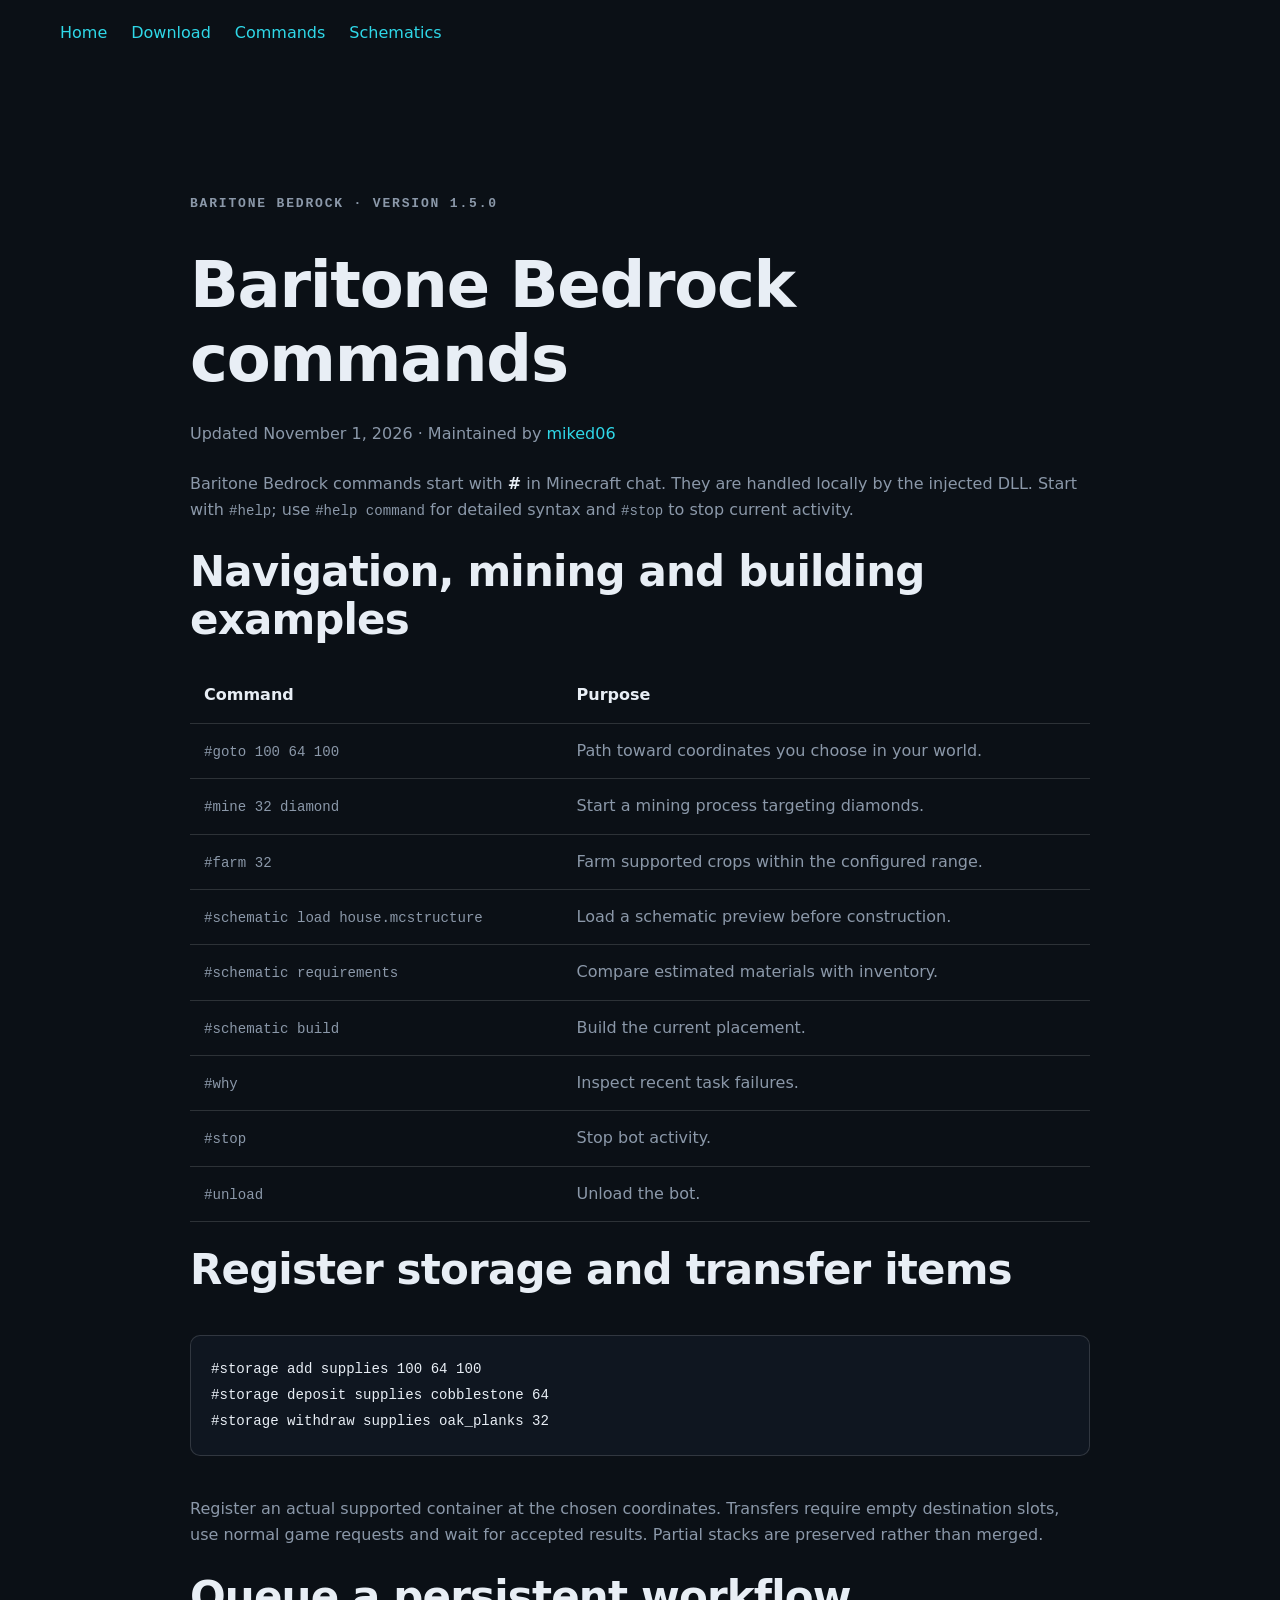
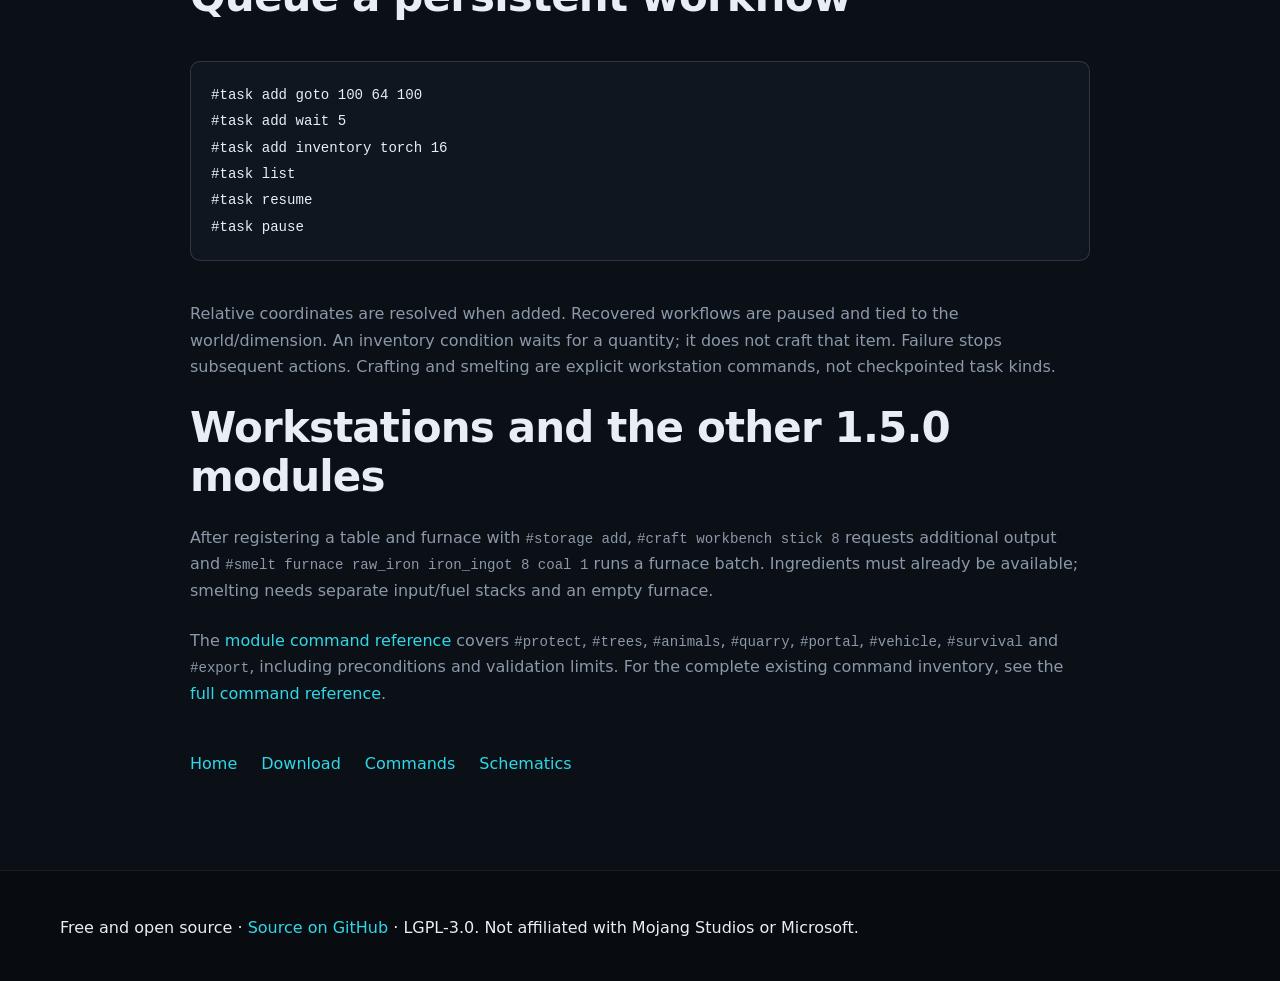
==== commands.html @ 294963aa "Update website for 1.5.0 and improve search discoverability" ====
<!doctype html><html lang="en"><head><meta charset="utf-8"><meta name="viewport" content="width=device-width, initial-scale=1"><title>Baritone Bedrock Commands — Mining, Building &amp; Tasks</title>
  <meta name="description" content="Learn Baritone Bedrock chat commands for navigation, automatic mining, schematic building, storage and persistent task queues.">
  <meta name="robots" content="index,follow,max-image-preview:large">
  <link rel="canonical" href="https://miked06.github.io/baritone-bedrock-website/commands.html">
  <meta property="og:type" content="website">
  <meta property="og:site_name" content="Baritone Bedrock">
  <meta property="og:title" content="Baritone Bedrock Commands — Mining, Building &amp; Tasks">
  <meta property="og:description" content="Learn Baritone Bedrock chat commands for navigation, automatic mining, schematic building, storage and persistent task queues.">
  <meta property="og:url" content="https://miked06.github.io/baritone-bedrock-website/commands.html">
  <meta property="og:image" content="https://miked06.github.io/baritone-bedrock-website/assets/img/og.png">
  <meta property="og:image:alt" content="Baritone Bedrock Minecraft pathfinding bot">
  <meta name="twitter:card" content="summary_large_image">
  <meta name="twitter:title" content="Baritone Bedrock Commands — Mining, Building &amp; Tasks">
  <meta name="twitter:description" content="Learn Baritone Bedrock chat commands for navigation, automatic mining, schematic building, storage and persistent task queues.">
  <meta name="twitter:image" content="https://miked06.github.io/baritone-bedrock-website/assets/img/og.png"><meta name="theme-color" content="#0b1016"><link rel="icon" href="assets/img/favicon.svg" type="image/svg+xml"><link rel="stylesheet" href="assets/css/style.css"><script type="application/ld+json">{"@context": "https://schema.org", "@type": "WebPage", "url": "https://miked06.github.io/baritone-bedrock-website/commands.html", "name": "Baritone Bedrock Commands \u2014 Mining, Building & Tasks", "description": "Learn Baritone Bedrock chat commands for navigation, automatic mining, schematic building, storage and persistent task queues.", "inLanguage": "en", "isPartOf": {"@id": "https://miked06.github.io/baritone-bedrock-website/#website"}, "dateModified": "2026-11-01", "breadcrumb": {"@type": "BreadcrumbList", "itemListElement": [{"@type": "ListItem", "position": 1, "name": "Baritone Bedrock", "item": "https://miked06.github.io/baritone-bedrock-website/"}, {"@type": "ListItem", "position": 2, "name": "Baritone Bedrock commands", "item": "https://miked06.github.io/baritone-bedrock-website/commands.html"}]}}</script></head><body><a class="skip" href="#main">Skip to content</a><header class="container"><nav class="guide-nav" aria-label="Guides"><a href="./">Home</a><a href="download.html">Download</a><a href="commands.html">Commands</a><a href="schematics.html">Schematics</a></nav></header><main class="container guide-main" id="main"><article class="guide-content"><p class="kicker">Baritone Bedrock · version 1.5.0</p><h1>Baritone Bedrock commands</h1><p>Updated <time datetime="2026-11-01">November 1, 2026</time> · Maintained by <a href="https://github.com/miked06">miked06</a></p>
<p>Baritone Bedrock commands start with <strong>#</strong> in Minecraft chat. They are handled locally by the injected DLL. Start with <code>#help</code>; use <code>#help command</code> for detailed syntax and <code>#stop</code> to stop current activity.</p>
<h2>Navigation, mining and building examples</h2><div class="table-wrap"><table><thead><tr><th>Command</th><th>Purpose</th></tr></thead><tbody><tr><td><code>#goto 100 64 100</code></td><td>Path toward coordinates you choose in your world.</td></tr><tr><td><code>#mine 32 diamond</code></td><td>Start a mining process targeting diamonds.</td></tr><tr><td><code>#farm 32</code></td><td>Farm supported crops within the configured range.</td></tr><tr><td><code>#schematic load house.mcstructure</code></td><td>Load a schematic preview before construction.</td></tr><tr><td><code>#schematic requirements</code></td><td>Compare estimated materials with inventory.</td></tr><tr><td><code>#schematic build</code></td><td>Build the current placement.</td></tr><tr><td><code>#why</code></td><td>Inspect recent task failures.</td></tr><tr><td><code>#stop</code></td><td>Stop bot activity.</td></tr><tr><td><code>#unload</code></td><td>Unload the bot.</td></tr></tbody></table></div>
<h2>Register storage and transfer items</h2><pre><code>#storage add supplies 100 64 100
#storage deposit supplies cobblestone 64
#storage withdraw supplies oak_planks 32</code></pre><p>Register an actual supported container at the chosen coordinates. Transfers require empty destination slots, use normal game requests and wait for accepted results. Partial stacks are preserved rather than merged.</p>
<h2>Queue a persistent workflow</h2><pre><code>#task add goto 100 64 100
#task add wait 5
#task add inventory torch 16
#task list
#task resume
#task pause</code></pre><p>Relative coordinates are resolved when added. Recovered workflows are paused and tied to the world/dimension. An inventory condition waits for a quantity; it does not craft that item. Failure stops subsequent actions. Crafting and smelting are explicit workstation commands, not checkpointed task kinds.</p>
<h2>Workstations and the other 1.5.0 modules</h2><p>After registering a table and furnace with <code>#storage add</code>, <code>#craft workbench stick 8</code> requests additional output and <code>#smelt furnace raw_iron iron_ingot 8 coal 1</code> runs a furnace batch. Ingredients must already be available; smelting needs separate input/fuel stacks and an empty furnace.</p><p>The <a href="https://github.com/miked06/baritone-bedrock/blob/main/docs/MODULES.md">module command reference</a> covers <code>#protect</code>, <code>#trees</code>, <code>#animals</code>, <code>#quarry</code>, <code>#portal</code>, <code>#vehicle</code>, <code>#survival</code> and <code>#export</code>, including preconditions and validation limits. For the complete existing command inventory, see the <a href="https://github.com/miked06/baritone-bedrock/blob/main/docs/COMMANDS.md">full command reference</a>.</p><nav class="guide-nav" aria-label="Guides"><a href="./">Home</a><a href="download.html">Download</a><a href="commands.html">Commands</a><a href="schematics.html">Schematics</a></nav></article></main><footer class="footer"><div class="container"><p>Free and open source · <a href="https://github.com/miked06/baritone-bedrock">Source on GitHub</a> · LGPL-3.0. Not affiliated with Mojang Studios or Microsoft.</p></div></footer></body></html>
---- assets/css/style.css ----
/* Baritone Bedrock website. Plain CSS, no build step (GitHub Pages). */

:root {
  --bg: #0b1016;
  --bg-2: #0f1620;
  --bg-3: #141d29;
  --line: rgba(255, 255, 255, 0.08);
  --line-2: rgba(255, 255, 255, 0.14);
  --text: #e8eef5;
  --muted: #8b98a9;
  --dim: #5d6a7b;

  /* Baritone's render colors */
  --red: #ff4d57;     /* colorCurrentPath */
  --green: #45e07a;   /* colorGoalBox */
  --blue: #4d7dff;    /* colorBestPathSoFar */
  --cyan: #2fd8e8;    /* colorSelection */
  --magenta: #e04dff; /* colorNextPath */
  --gold: #ffcc33;
  --violet: #9b7bff;
  --orange: #ff9b3d;
  --pink: #ff6fb1;
  --lime: #b6f03c;

  --grass: #5fa83a;
  --grass-dark: #3f7a24;
  --dirt: #8a5a35;

  --radius: 14px;
  --radius-sm: 8px;
  --shadow: 0 20px 60px rgba(0, 0, 0, 0.45);
  --container: 1160px;
  --ease: cubic-bezier(0.2, 0.8, 0.2, 1);

  --font: "Inter", system-ui, -apple-system, "Segoe UI", sans-serif;
  --pixel: "Pixelify Sans", "Inter", system-ui, sans-serif;
  --mono: "JetBrains Mono", ui-monospace, "Cascadia Code", Consolas, monospace;
}

*, *::before, *::after { box-sizing: border-box; }
html { scroll-behavior: smooth; -webkit-text-size-adjust: 100%; }
body {
  margin: 0;
  background: var(--bg);
  color: var(--text);
  font: 400 16px/1.65 var(--font);
  -webkit-font-smoothing: antialiased;
  overflow-x: hidden;
}
img, video, canvas { display: block; max-width: 100%; }
a { color: var(--cyan); text-decoration: none; }
a:hover { text-decoration: underline; text-underline-offset: 3px; }
h1, h2, h3 { line-height: 1.15; margin: 0; letter-spacing: -0.02em; }
p { margin: 0; }
code, .inline { font-family: var(--mono); font-size: 0.88em; }
code.inline {
  background: rgba(255, 255, 255, 0.06);
  border: 1px solid var(--line);
  padding: 0.08em 0.4em;
  border-radius: 5px;
  color: #cfe3f3;
}
::selection { background: rgba(69, 224, 122, 0.35); }
.pixel { font-family: var(--pixel); font-weight: 700; letter-spacing: 0.01em; }
.muted { color: var(--muted); }
.container { width: min(var(--container), calc(100% - 40px)); margin-inline: auto; }

.skip { position: absolute; left: -999px; top: 0; z-index: 100; background: var(--green); color: #04110a; padding: 8px 14px; }
.skip:focus { left: 12px; top: 12px; }

:focus-visible { outline: 2px solid var(--green); outline-offset: 3px; border-radius: 4px; }

/* ------------------------------------------------------------------ buttons */
.btn {
  --h: 48px;
  display: inline-flex; align-items: center; gap: 10px;
  height: var(--h); padding: 0 22px;
  border-radius: 10px; border: 1px solid transparent;
  font: 600 15px/1 var(--font); color: var(--text);
  cursor: pointer; text-decoration: none !important;
  transition: transform 0.2s var(--ease), background 0.2s, border-color 0.2s, box-shadow 0.2s;
  white-space: nowrap;
}
.btn:active { transform: translateY(1px) scale(0.98); }
.btn--sm { --h: 38px; padding: 0 14px; font-size: 14px; border-radius: 9px; }
.btn--primary {
  background: linear-gradient(180deg, #5df08f, #2fc463);
  color: #062312;
  box-shadow: 0 0 0 1px rgba(69, 224, 122, 0.4), 0 10px 30px rgba(69, 224, 122, 0.25), inset 0 -3px 0 rgba(0, 0, 0, 0.18);
}
.btn--primary:hover { transform: translateY(-2px); box-shadow: 0 0 0 1px rgba(69, 224, 122, 0.6), 0 16px 40px rgba(69, 224, 122, 0.35), inset 0 -3px 0 rgba(0, 0, 0, 0.18); }
.btn--ghost { background: rgba(255, 255, 255, 0.04); border-color: var(--line-2); backdrop-filter: blur(6px); }
.btn--ghost:hover { background: rgba(255, 255, 255, 0.09); border-color: rgba(255, 255, 255, 0.28); transform: translateY(-2px); }

/* ------------------------------------------------------------------ nav */
.nav {
  position: fixed; inset: 0 0 auto 0; z-index: 50;
  transition: background 0.3s, border-color 0.3s, backdrop-filter 0.3s;
  border-bottom: 1px solid transparent;
}
.nav.is-scrolled { background: rgba(11, 16, 22, 0.72); backdrop-filter: blur(14px) saturate(1.4); border-bottom-color: var(--line); }
.nav__inner { display: flex; align-items: center; gap: 28px; height: 68px; width: min(1240px, calc(100% - 32px)); margin-inline: auto; }
.brand { display: inline-flex; align-items: center; gap: 10px; color: var(--text); font: 500 18px var(--pixel); text-decoration: none !important; }
.brand b { color: var(--green); font-weight: 700; }
.nav__links { display: flex; gap: 4px; margin-left: auto; }
.nav__links a { color: var(--muted); font-size: 14.5px; font-weight: 500; padding: 8px 12px; border-radius: 8px; transition: color 0.2s, background 0.2s; }
.nav__links a:hover { color: var(--text); background: rgba(255, 255, 255, 0.06); text-decoration: none; }
.nav__toggle { display: none; }

/* ------------------------------------------------------------------ hero */
.hero { position: relative; min-height: 100svh; display: grid; align-items: center; overflow: hidden; isolation: isolate; }
.hero__canvas { position: absolute; inset: 0; width: 100%; height: 100%; z-index: -2; }
.hero__fade {
  position: absolute; inset: 0; z-index: -1; pointer-events: none;
  background:
    radial-gradient(1200px 600px at 20% 40%, rgba(11, 16, 22, 0.92), rgba(11, 16, 22, 0.35) 60%, transparent 80%),
    linear-gradient(180deg, rgba(11, 16, 22, 0.2) 0%, transparent 30%, transparent 70%, var(--bg) 100%);
}
.hero__content { width: min(var(--container), calc(100% - 40px)); margin-inline: auto; padding: 120px 0 90px; max-width: var(--container); }
.hero__content > * { max-width: 640px; }
.eyebrow {
  display: inline-flex; align-items: center; gap: 10px;
  font: 500 13px var(--mono); color: #bfe9cf;
  padding: 7px 14px; border-radius: 999px;
  background: rgba(69, 224, 122, 0.08); border: 1px solid rgba(69, 224, 122, 0.25);
}
.dot { width: 8px; height: 8px; border-radius: 50%; background: var(--green); box-shadow: 0 0 0 0 rgba(69, 224, 122, 0.7); animation: pulse 2s infinite; }
@keyframes pulse { 70% { box-shadow: 0 0 0 10px rgba(69, 224, 122, 0); } 100% { box-shadow: 0 0 0 0 rgba(69, 224, 122, 0); } }
.hero__title { margin: 22px 0 18px; font-size: clamp(56px, 9vw, 112px); line-height: 0.92; display: flex; flex-direction: column; }
.hero__title .pixel { text-shadow: 0 6px 0 rgba(0, 0, 0, 0.35); }
.hero__title-accent {
  background: linear-gradient(90deg, var(--green), var(--cyan) 60%, var(--blue));
  -webkit-background-clip: text; background-clip: text; color: transparent;
  background-size: 200% 100%; animation: shine 8s linear infinite;
  filter: drop-shadow(0 6px 0 rgba(0, 0, 0, 0.35));
  text-shadow: none !important;
}
@keyframes shine { to { background-position: -200% 0; } }
.hero__lead { font-size: clamp(17px, 1.6vw, 20px); color: #c4cfdc; max-width: 560px; }
.hero__lead a { color: var(--text); text-decoration: underline; text-decoration-color: rgba(255, 255, 255, 0.3); text-underline-offset: 4px; }
.hero__cta { display: flex; flex-wrap: wrap; gap: 12px; margin-top: 32px; }
.hero__chat {
  display: inline-flex; align-items: center; gap: 4px; margin-top: 34px;
  padding: 10px 16px; min-width: 320px;
  background: rgba(0, 0, 0, 0.55); border: 1px solid rgba(255, 255, 255, 0.1); border-radius: 6px;
  font: 500 17px var(--pixel); color: #fff; backdrop-filter: blur(4px);
}
.chat-prefix { color: var(--dim); }
.caret { display: inline-block; width: 9px; height: 1.05em; margin-left: 2px; background: currentColor; vertical-align: -0.15em; animation: blink 1s steps(1) infinite; }
@keyframes blink { 50% { opacity: 0; } }
.hero__scroll { position: absolute; left: 50%; bottom: 26px; transform: translateX(-50%); width: 26px; height: 42px; border: 2px solid rgba(255, 255, 255, 0.3); border-radius: 14px; }
.hero__scroll span { position: absolute; left: 50%; top: 8px; width: 4px; height: 8px; margin-left: -2px; border-radius: 2px; background: #fff; animation: scrolly 1.8s var(--ease) infinite; }
@keyframes scrolly { 0% { opacity: 0; transform: translateY(0); } 30% { opacity: 1; } 100% { opacity: 0; transform: translateY(14px); } }

/* ------------------------------------------------------------------ stats */
.stats { border-block: 1px solid var(--line); background: linear-gradient(180deg, rgba(255, 255, 255, 0.02), transparent); }
.stats__grid { display: grid; grid-template-columns: repeat(4, 1fr); }
.stat { padding: 34px 20px; text-align: center; border-right: 1px solid var(--line); }
.stat:last-child { border-right: 0; }
.stat b { display: block; font: 700 clamp(36px, 4vw, 52px)/1 var(--pixel); color: var(--text); }
.stat span { display: block; margin-top: 8px; color: var(--muted); font-size: 14px; }

/* ------------------------------------------------------------------ sections */
.section { padding: clamp(80px, 11vw, 140px) 0; position: relative; }
.section--alt { background: var(--bg-2); border-block: 1px solid var(--line); }
.section--alt::before {
  content: ""; position: absolute; inset: 0; pointer-events: none; opacity: 0.5;
  background-image: linear-gradient(var(--line) 1px, transparent 1px), linear-gradient(90deg, var(--line) 1px, transparent 1px);
  background-size: 48px 48px;
  mask-image: radial-gradient(ellipse at 50% 0%, #000 0%, transparent 70%);
}
.section__head { max-width: 720px; margin: 0 auto 56px; text-align: center; position: relative; }
.kicker { font: 600 13px var(--mono); text-transform: uppercase; letter-spacing: 0.14em; color: var(--green); margin-bottom: 14px; }
.section h2 { font-size: clamp(32px, 4.4vw, 52px); font-weight: 800; }
.section__lead { margin-top: 18px; color: var(--muted); font-size: 18px; }

/* ------------------------------------------------------------------ features */
.features { display: grid; grid-template-columns: repeat(3, 1fr); gap: 18px; }
.card {
  --accent: var(--green);
  position: relative; padding: 28px 26px 24px; border-radius: var(--radius);
  background: linear-gradient(180deg, rgba(255, 255, 255, 0.035), rgba(255, 255, 255, 0.01));
  border: 1px solid var(--line);
  display: flex; flex-direction: column; gap: 12px; overflow: hidden;
  transition: transform 0.35s var(--ease), border-color 0.35s, box-shadow 0.35s;
}
.card::before {
  content: ""; position: absolute; inset: 0; pointer-events: none; opacity: 0; transition: opacity 0.35s;
  background: radial-gradient(360px circle at var(--mx, 50%) var(--my, 0%), color-mix(in srgb, var(--accent) 18%, transparent), transparent 60%);
}
.card:hover { transform: translateY(-4px); border-color: color-mix(in srgb, var(--accent) 40%, transparent); box-shadow: 0 18px 50px rgba(0, 0, 0, 0.35); }
.card:hover::before { opacity: 1; }
.card__icon {
  width: 46px; height: 46px; display: grid; place-items: center; border-radius: 10px;
  color: var(--accent); background: color-mix(in srgb, var(--accent) 12%, transparent);
  border: 1px solid color-mix(in srgb, var(--accent) 30%, transparent);
}
.card__icon svg { width: 24px; height: 24px; shape-rendering: crispEdges; }
.card h3 { font-size: 20px; font-weight: 700; }
.card p { color: var(--muted); font-size: 15px; flex: 1; }
.card > code {
  align-self: flex-start; margin-top: 6px;
  padding: 6px 10px; border-radius: 6px; font-size: 13px;
  background: rgba(0, 0, 0, 0.35); border: 1px solid var(--line); color: color-mix(in srgb, var(--accent) 70%, white);
}

/* ------------------------------------------------------------------ demo */
.tag { font: 600 0.82em var(--mono); padding: 1px 8px; border-radius: 5px; white-space: nowrap; }
.tag--steve { background: rgba(47, 216, 232, 0.15); color: var(--cyan); }
.tag--goal { background: rgba(69, 224, 122, 0.15); color: var(--green); }
.demo {
  position: relative; border-radius: 18px; overflow: hidden;
  border: 1px solid var(--line-2); background: #0a0f15; box-shadow: var(--shadow);
}
.demo__toolbar { display: flex; flex-wrap: wrap; gap: 12px 22px; align-items: center; justify-content: space-between; padding: 14px 16px; border-bottom: 1px solid var(--line); background: rgba(255, 255, 255, 0.02); }
.demo__group { display: flex; flex-wrap: wrap; gap: 8px; align-items: center; }
.tool {
  display: inline-flex; align-items: center; gap: 8px; height: 36px; padding: 0 12px;
  border-radius: 8px; border: 1px solid var(--line); background: rgba(255, 255, 255, 0.03);
  color: var(--muted); font: 500 14px var(--font); cursor: pointer; transition: all 0.2s;
}
.tool:hover { color: var(--text); border-color: var(--line-2); }
.tool.is-active { color: var(--text); border-color: rgba(69, 224, 122, 0.5); background: rgba(69, 224, 122, 0.08); }
.sw { width: 14px; height: 14px; border-radius: 3px; box-shadow: inset 0 0 0 1px rgba(0, 0, 0, 0.3); }
.sw--stone { background: #7d8590; }
.sw--water { background: #3f76e4; }
.sw--lava { background: #f2701c; }
.sw--grass { background: var(--grass); }
.switch { display: inline-flex; align-items: center; gap: 9px; color: var(--muted); font: 500 13.5px var(--mono); cursor: pointer; user-select: none; }
.switch input { position: absolute; opacity: 0; pointer-events: none; }
.switch span { width: 36px; height: 20px; border-radius: 20px; background: rgba(255, 255, 255, 0.12); position: relative; transition: background 0.2s; }
.switch span::after { content: ""; position: absolute; top: 3px; left: 3px; width: 14px; height: 14px; border-radius: 50%; background: #fff; transition: transform 0.25s var(--ease); }
.switch input:checked + span { background: var(--green); }
.switch input:checked + span::after { transform: translateX(16px); }
.switch input:focus-visible + span { outline: 2px solid var(--green); outline-offset: 2px; }
.demo__stage { position: relative; aspect-ratio: 2 / 1; background: #0c131b; touch-action: none; }
.demo__stage canvas { width: 100%; height: 100%; cursor: crosshair; image-rendering: pixelated; }
.demo__stats { display: grid; grid-template-columns: repeat(4, 1fr); border-top: 1px solid var(--line); }
.demo__stats div { padding: 14px 18px; border-right: 1px solid var(--line); }
.demo__stats div:last-child { border-right: 0; }
.demo__stats span { display: block; color: var(--dim); font-size: 12.5px; text-transform: uppercase; letter-spacing: 0.08em; }
.demo__stats b { font: 600 20px var(--mono); }
.demo__legend { display: flex; flex-wrap: wrap; gap: 8px 20px; padding: 12px 18px 16px; color: var(--muted); font-size: 13px; border-top: 1px solid var(--line); }
.lg { display: inline-block; width: 12px; height: 12px; margin-right: 7px; border-radius: 3px; vertical-align: -1px; }
.lg--open { background: rgba(77, 125, 255, 0.55); }
.lg--closed { background: rgba(77, 125, 255, 0.18); }
.lg--best { background: var(--blue); height: 4px; vertical-align: 3px; }
.lg--path { background: var(--red); height: 4px; vertical-align: 3px; }
.lg--break { background: transparent; box-shadow: inset 0 0 0 2px var(--red); }

/* ------------------------------------------------------------------ gallery */
.gallery { display: grid; grid-template-columns: repeat(12, 1fr); gap: 16px; }
.shot {
  position: relative; grid-column: span 4; border-radius: var(--radius); overflow: hidden;
  border: 1px solid var(--line-2); background: var(--bg-3); cursor: zoom-in;
  aspect-ratio: 16 / 9; padding: 0; color: inherit; text-align: left;
  transition: transform 0.4s var(--ease), box-shadow 0.4s;
}
.shot--wide { grid-column: span 8; grid-row: span 2; aspect-ratio: auto; }
.shot img, .shot video { width: 100%; height: 100%; object-fit: cover; transition: transform 0.8s var(--ease); }
.shot:hover { transform: translateY(-4px); box-shadow: 0 24px 60px rgba(0, 0, 0, 0.5); }
.shot:hover img, .shot:hover video { transform: scale(1.04); }
.shot__cap {
  position: absolute; inset: auto 0 0 0; padding: 40px 16px 14px;
  background: linear-gradient(transparent, rgba(0, 0, 0, 0.82));
  font-size: 14px; color: #dbe5ef;
}
.shot__cap b { display: block; font: 600 16px var(--font); color: #fff; }
.shot__cap code { color: var(--green); }
.shot__badge { position: absolute; top: 12px; left: 12px; font: 600 11px var(--mono); letter-spacing: 0.1em; padding: 4px 8px; border-radius: 5px; background: rgba(255, 77, 87, 0.9); color: #fff; }
.gallery__empty { grid-column: 1 / -1; text-align: center; color: var(--muted); padding: 40px; border: 1px dashed var(--line-2); border-radius: var(--radius); }

.lightbox { position: fixed; inset: 0; z-index: 80; background: rgba(3, 6, 9, 0.92); display: grid; place-items: center; padding: 4vmin; backdrop-filter: blur(6px); animation: fade 0.25s; }
.lightbox[hidden] { display: none; }
.lightbox__body { max-width: min(1400px, 100%); max-height: 100%; }
.lightbox__body img, .lightbox__body video { max-height: 86vh; border-radius: 10px; box-shadow: var(--shadow); }
.lightbox__body p { margin-top: 12px; color: var(--muted); text-align: center; }
.lightbox__close { position: absolute; top: 14px; right: 18px; width: 44px; height: 44px; border-radius: 50%; border: 1px solid var(--line-2); background: rgba(255, 255, 255, 0.06); color: #fff; font-size: 26px; cursor: pointer; }
@keyframes fade { from { opacity: 0; } }

/* ------------------------------------------------------------------ commands */
.commands { display: grid; grid-template-columns: 1fr 1.05fr; gap: 56px; align-items: center; position: relative; }
.commands .section__lead { margin-bottom: 26px; }
.commands h2 { margin-top: 0; }
.cmdlist { list-style: none; padding: 0; margin: 0 0 22px; display: grid; gap: 4px; }
.cmdlist li { display: flex; gap: 14px; align-items: baseline; padding: 9px 0; border-bottom: 1px dashed var(--line); }
.cmdlist code { color: var(--green); min-width: 220px; font-size: 14px; }
.cmdlist span { color: var(--muted); font-size: 15px; }
.link-arrow { font-weight: 600; }
.link-arrow::after { content: " →"; transition: margin 0.2s; }
.link-arrow:hover::after { margin-left: 4px; }

.mc-chat {
  position: relative; border-radius: 14px; overflow: hidden; aspect-ratio: 4 / 3;
  border: 1px solid var(--line-2); box-shadow: var(--shadow);
  background: url("../img/chat-bg.svg") center / cover, linear-gradient(160deg, #3a6ea5, #8cc4e8 55%, #5fa83a 56%, #3f7a24);
  display: flex; flex-direction: column; justify-content: flex-end; padding: 16px;
  font: 500 16px/1.35 var(--pixel);
}
.mc-chat__log { display: flex; flex-direction: column; gap: 2px; margin-bottom: 8px; }
.mc-line { background: rgba(0, 0, 0, 0.5); color: #fff; padding: 2px 8px; align-self: flex-start; max-width: 100%; text-shadow: 2px 2px 0 rgba(0, 0, 0, 0.35); animation: chatin 0.3s var(--ease); }
.mc-line .p { color: #d16cff; }
.mc-line .g { color: #9df29d; }
.mc-line .y { color: #ffe066; }
.mc-line .gray { color: #c9c9c9; }
@keyframes chatin { from { opacity: 0; transform: translateY(6px); } }
.mc-chat__input { background: rgba(0, 0, 0, 0.62); color: #fff; padding: 6px 10px; min-height: 34px; display: flex; align-items: center; }

/* ------------------------------------------------------------------ pipeline */
.pipeline { list-style: none; padding: 0; margin: 0; display: grid; grid-template-columns: repeat(4, 1fr); gap: 18px; counter-reset: step; position: relative; }
.pipeline::before {
  content: ""; position: absolute; top: 32px; left: 8%; right: 8%; height: 2px;
  background: linear-gradient(90deg, var(--blue), var(--cyan), var(--green), var(--red));
  opacity: 0.5;
}
.pipeline li { position: relative; padding: 0 6px; text-align: center; }
.pipeline b {
  display: grid; place-items: center; width: 64px; height: 64px; margin: 0 auto 18px;
  border-radius: 16px; background: var(--bg-3); border: 1px solid var(--line-2);
  font: 700 26px var(--pixel); color: var(--green); position: relative;
  box-shadow: 0 10px 30px rgba(0, 0, 0, 0.35);
}
.pipeline h3 { font-size: 19px; margin-bottom: 8px; }
.pipeline p { color: var(--muted); font-size: 15px; }

/* ------------------------------------------------------------------ install */
.install .section__head { margin-bottom: 40px; }
.steps { list-style: none; padding: 0; margin: 0 auto; max-width: 860px; display: grid; gap: 14px; }
.step {
  display: grid; grid-template-columns: 56px 1fr; gap: 18px; align-items: start;
  padding: 22px 24px; border-radius: var(--radius); border: 1px solid var(--line); background: rgba(255, 255, 255, 0.02);
}
.step__n { width: 44px; height: 44px; display: grid; place-items: center; border-radius: 10px; font: 700 20px var(--pixel); color: #062312; background: var(--green); box-shadow: inset 0 -3px 0 rgba(0, 0, 0, 0.2); }
.step h3 { font-size: 18px; margin-bottom: 4px; }
.step p { color: var(--muted); }
.callout { display: flex; gap: 14px; align-items: flex-start; max-width: 860px; margin: 22px auto 0; padding: 16px 20px; border-radius: var(--radius); border: 1px solid rgba(255, 204, 51, 0.3); background: rgba(255, 204, 51, 0.06); color: #f4e3b0; }
.callout svg { flex: none; color: var(--gold); margin-top: 1px; }

/* ------------------------------------------------------------------ faq */
.faq { max-width: 820px; }
.faq details { border-bottom: 1px solid var(--line); }
.faq summary {
  list-style: none; cursor: pointer; padding: 22px 40px 22px 0; position: relative;
  font-size: 18px; font-weight: 600;
}
.faq summary::-webkit-details-marker { display: none; }
.faq summary::after { content: "+"; position: absolute; right: 6px; top: 16px; font: 400 28px var(--font); color: var(--green); transition: transform 0.3s var(--ease); }
.faq details[open] summary::after { transform: rotate(45deg); }
.faq details p { padding: 0 0 22px; color: var(--muted); animation: fade 0.35s; }

/* ------------------------------------------------------------------ cta + footer */
.cta { padding: 110px 0; position: relative; overflow: hidden; }
.cta::before {
  content: ""; position: absolute; inset: 0; z-index: -1;
  background: radial-gradient(600px 300px at 50% 100%, rgba(69, 224, 122, 0.18), transparent 70%);
}
.cta__inner { text-align: center; }
.cta h2 { font-size: clamp(34px, 5vw, 60px); }
.cta p { color: var(--muted); margin-top: 14px; font-size: 18px; }
.cta .hero__cta { justify-content: center; }
.footer { border-top: 1px solid var(--line); padding: 44px 0 40px; background: #080c11; }
.footer__inner { display: grid; grid-template-columns: 1fr auto; gap: 24px 40px; align-items: start; }
.footer__inner nav { display: flex; flex-wrap: wrap; gap: 8px 22px; }
.footer__inner nav a { color: var(--muted); font-size: 14.5px; }
.footer__inner nav a:hover { color: var(--text); }
.footer .brand { margin-bottom: 8px; }
.footer__legal { grid-column: 1 / -1; font-size: 13px; color: var(--dim); }

/* ------------------------------------------------------------------ reveal */
.reveal { opacity: 1; transform: none; transition: opacity 0.8s var(--ease), transform 0.8s var(--ease); transition-delay: var(--d, 0s); }
.reveal.is-in { opacity: 1; transform: none; }
.no-js .reveal { opacity: 1; transform: none; }

/* ------------------------------------------------------------------ responsive */
@media (max-width: 1000px) {
  .features { grid-template-columns: repeat(2, 1fr); }
  .commands { grid-template-columns: 1fr; }
  .pipeline { grid-template-columns: repeat(2, 1fr); row-gap: 40px; }
  .pipeline::before { display: none; }
  .shot, .shot--wide { grid-column: span 6; grid-row: auto; aspect-ratio: 16 / 9; }
}
@media (max-width: 760px) {
  .nav__links, .nav__gh { display: none; }
  .nav__toggle {
    display: grid; gap: 6px; margin-left: auto; width: 42px; height: 42px; place-content: center;
    border: 1px solid var(--line-2); border-radius: 10px; background: rgba(255, 255, 255, 0.04); cursor: pointer;
  }
  .nav__toggle span { display: block; width: 18px; height: 2px; background: #fff; transition: transform 0.3s; }
  .nav.is-open .nav__toggle span:first-child { transform: translateY(4px) rotate(45deg); }
  .nav.is-open .nav__toggle span:last-child { transform: translateY(-4px) rotate(-45deg); }
  .nav.is-open { background: rgba(11, 16, 22, 0.96); }
  .nav.is-open .nav__links {
    display: flex; flex-direction: column; position: absolute; top: 68px; left: 0; right: 0;
    padding: 10px 16px 18px; background: rgba(11, 16, 22, 0.96); border-bottom: 1px solid var(--line);
  }
  .nav.is-open .nav__links a { padding: 12px; font-size: 16px; }
  .stats__grid { grid-template-columns: repeat(2, 1fr); }
  .stat:nth-child(2) { border-right: 0; }
  .stat:nth-child(-n + 2) { border-bottom: 1px solid var(--line); }
  .features { grid-template-columns: 1fr; }
  .pipeline { grid-template-columns: 1fr; }
  .shot, .shot--wide { grid-column: 1 / -1; }
  .demo__stage { aspect-ratio: 4 / 3; }
  .demo__stats { grid-template-columns: repeat(2, 1fr); }
  .demo__stats div:nth-child(2) { border-right: 0; }
  .demo__stats div:nth-child(-n + 2) { border-bottom: 1px solid var(--line); }
  .cmdlist li { flex-direction: column; gap: 2px; }
  .cmdlist code { min-width: 0; }
  .hero__chat { min-width: 0; width: 100%; font-size: 15px; }
  .footer__inner { grid-template-columns: 1fr; }
  .mc-chat { font-size: 13.5px; }
}

@media (prefers-reduced-motion: reduce) {
  html { scroll-behavior: auto; }
  *, *::before, *::after { animation-duration: 0.001ms !important; animation-iteration-count: 1 !important; transition-duration: 0.001ms !important; }
  .reveal { opacity: 1; transform: none; }
}

/* Guides are useful as static HTML, without canvas or animation scripts. */
.guide-content { display: grid; gap: 24px; }
.guide-content h2 { font-size: clamp(27px, 4vw, 42px); }
.guide-content h3 { margin-top: 10px; }
.guide-content p, .guide-content li { color: var(--muted); }
.guide-content strong { color: var(--text); }
.guide-links { display: flex; flex-wrap: wrap; gap: 12px 24px; }
.guide-main { padding: 130px 0 72px; }
.guide-main article { max-width: 900px; margin-inline: auto; }
.guide-main h1 { font-size: clamp(36px, 6vw, 64px); }
.guide-main pre { padding: 20px; background: var(--bg-2); border: 1px solid var(--line-2); border-radius: 10px; overflow-x: auto; }
.table-wrap { overflow-x: auto; }
.guide-main table { border-collapse: collapse; width: 100%; min-width: 520px; }
.guide-main th, .guide-main td { text-align: left; padding: 14px; border-bottom: 1px solid var(--line-2); }
.guide-main td { color: var(--muted); }
.guide-main ul, .guide-main ol { padding-left: 24px; }
.guide-main li + li { margin-top: 12px; }
.guide-nav { display: flex; flex-wrap: wrap; gap: 12px 24px; padding: 20px 0; }
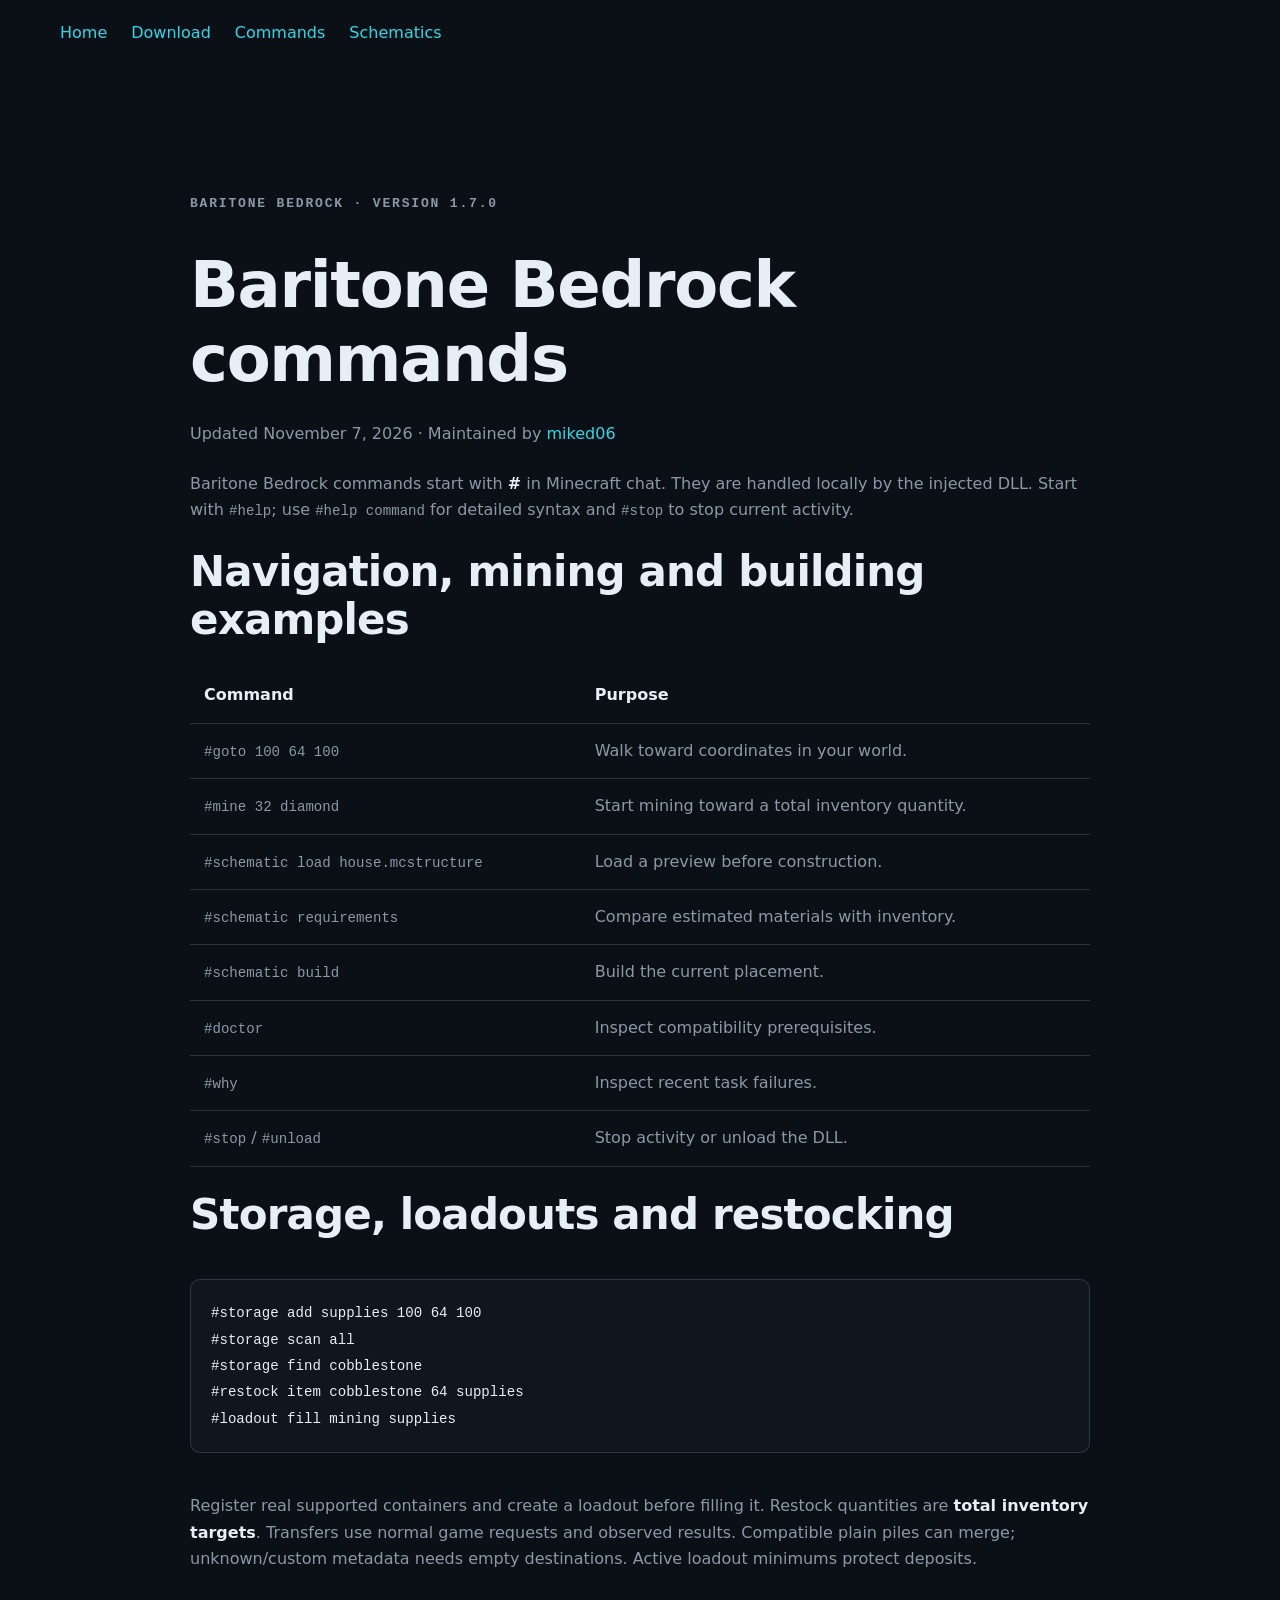
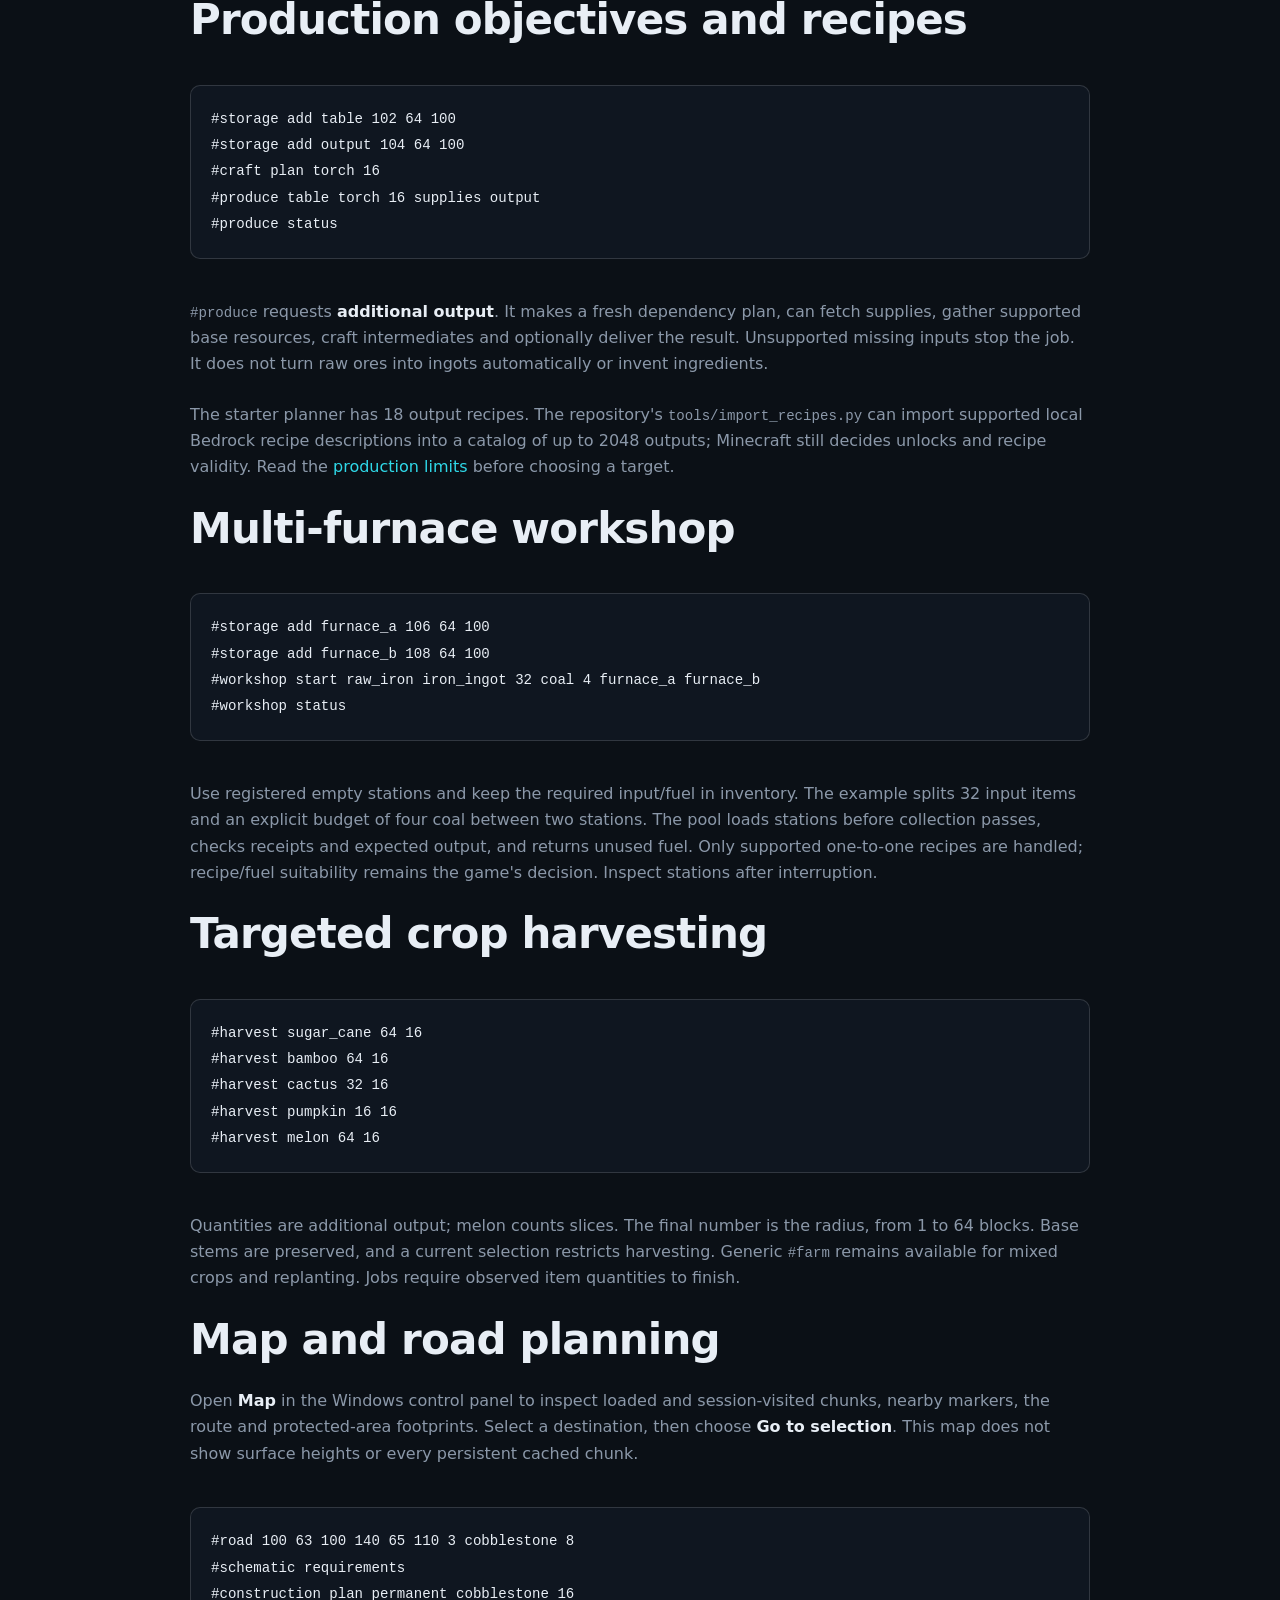
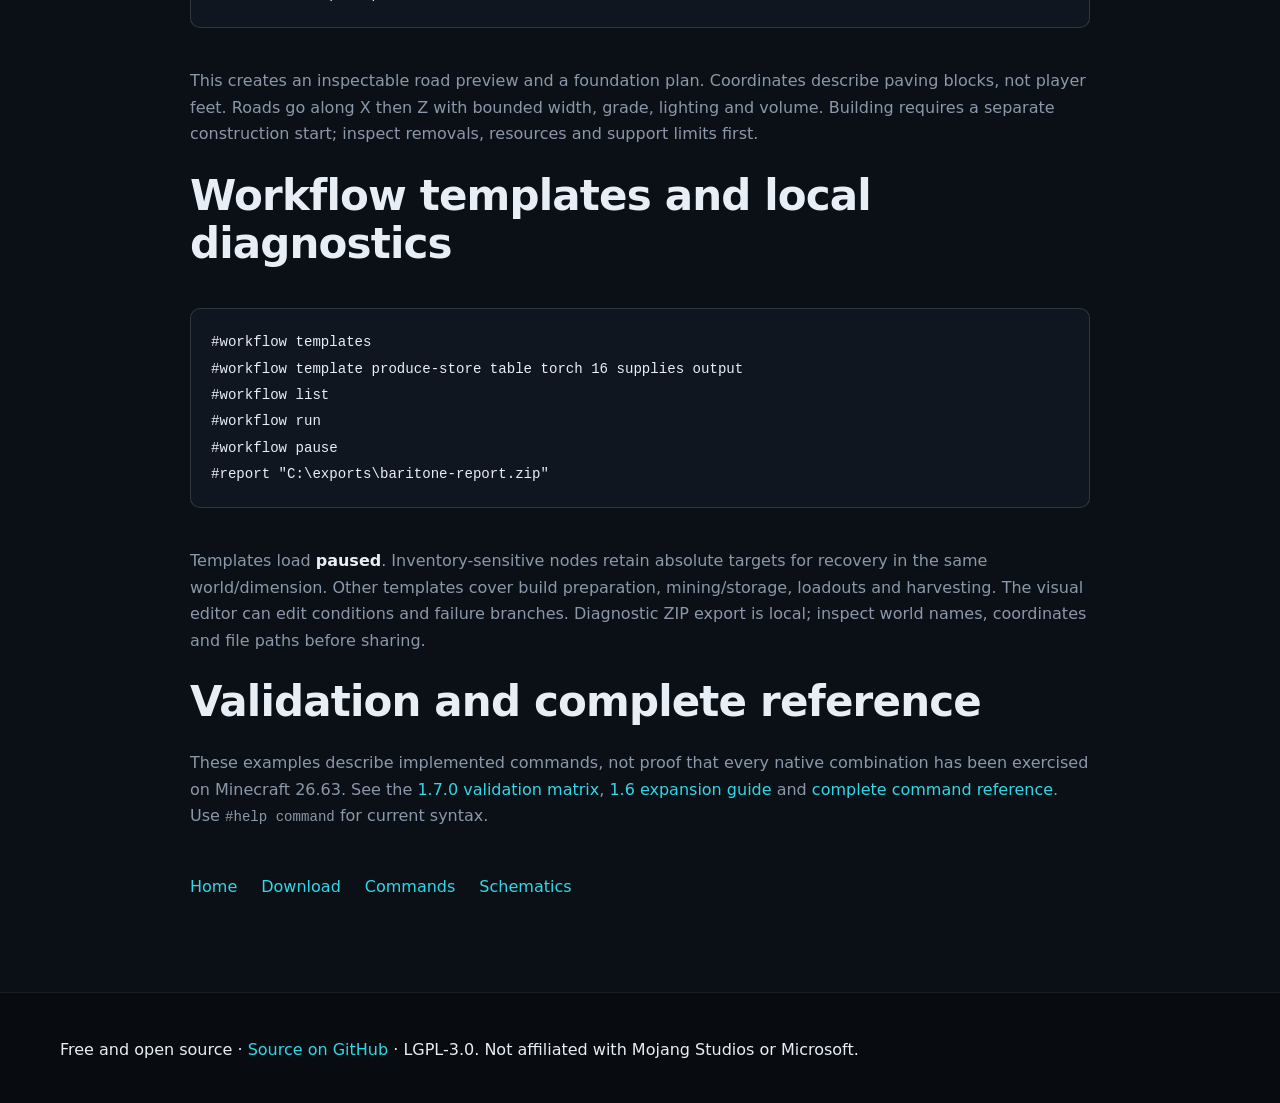
==== commit 2a49ec53: "Update website for v1.7.0 and Minecraft Bedrock 26.63" ====
--- a/commands.html
+++ b/commands.html
@@ -1,27 +1,72 @@
-<!doctype html><html lang="en"><head><meta charset="utf-8"><meta name="viewport" content="width=device-width, initial-scale=1"><title>Baritone Bedrock Commands — Mining, Building &amp; Tasks</title>
-  <meta name="description" content="Learn Baritone Bedrock chat commands for navigation, automatic mining, schematic building, storage and persistent task queues.">
+<!doctype html><html lang="en"><head><meta charset="utf-8"><meta name="viewport" content="width=device-width, initial-scale=1"><title>Baritone Bedrock 1.7.0 Commands — Mining, Builds &amp; Workflows</title>
+  <meta name="description" content="Use Baritone Bedrock 1.7.0 commands for mining, schematics, production, furnace batches and targeted harvesting. Includes workflow and diagnostic examples.">
   <meta name="robots" content="index,follow,max-image-preview:large">
   <link rel="canonical" href="https://miked06.github.io/baritone-bedrock-website/commands.html">
   <meta property="og:type" content="website">
   <meta property="og:site_name" content="Baritone Bedrock">
-  <meta property="og:title" content="Baritone Bedrock Commands — Mining, Building &amp; Tasks">
-  <meta property="og:description" content="Learn Baritone Bedrock chat commands for navigation, automatic mining, schematic building, storage and persistent task queues.">
+  <meta property="og:title" content="Baritone Bedrock 1.7.0 Commands — Mining, Builds &amp; Workflows">
+  <meta property="og:description" content="Use Baritone Bedrock 1.7.0 commands for mining, schematics, production, furnace batches and targeted harvesting. Includes workflow and diagnostic examples.">
   <meta property="og:url" content="https://miked06.github.io/baritone-bedrock-website/commands.html">
   <meta property="og:image" content="https://miked06.github.io/baritone-bedrock-website/assets/img/og.png">
   <meta property="og:image:alt" content="Baritone Bedrock Minecraft pathfinding bot">
   <meta name="twitter:card" content="summary_large_image">
-  <meta name="twitter:title" content="Baritone Bedrock Commands — Mining, Building &amp; Tasks">
-  <meta name="twitter:description" content="Learn Baritone Bedrock chat commands for navigation, automatic mining, schematic building, storage and persistent task queues.">
-  <meta name="twitter:image" content="https://miked06.github.io/baritone-bedrock-website/assets/img/og.png"><meta name="theme-color" content="#0b1016"><link rel="icon" href="assets/img/favicon.svg" type="image/svg+xml"><link rel="stylesheet" href="assets/css/style.css"><script type="application/ld+json">{"@context": "https://schema.org", "@type": "WebPage", "url": "https://miked06.github.io/baritone-bedrock-website/commands.html", "name": "Baritone Bedrock Commands \u2014 Mining, Building & Tasks", "description": "Learn Baritone Bedrock chat commands for navigation, automatic mining, schematic building, storage and persistent task queues.", "inLanguage": "en", "isPartOf": {"@id": "https://miked06.github.io/baritone-bedrock-website/#website"}, "dateModified": "2026-11-01", "breadcrumb": {"@type": "BreadcrumbList", "itemListElement": [{"@type": "ListItem", "position": 1, "name": "Baritone Bedrock", "item": "https://miked06.github.io/baritone-bedrock-website/"}, {"@type": "ListItem", "position": 2, "name": "Baritone Bedrock commands", "item": "https://miked06.github.io/baritone-bedrock-website/commands.html"}]}}</script></head><body><a class="skip" href="#main">Skip to content</a><header class="container"><nav class="guide-nav" aria-label="Guides"><a href="./">Home</a><a href="download.html">Download</a><a href="commands.html">Commands</a><a href="schematics.html">Schematics</a></nav></header><main class="container guide-main" id="main"><article class="guide-content"><p class="kicker">Baritone Bedrock · version 1.5.0</p><h1>Baritone Bedrock commands</h1><p>Updated <time datetime="2026-11-01">November 1, 2026</time> · Maintained by <a href="https://github.com/miked06">miked06</a></p>
+  <meta name="twitter:title" content="Baritone Bedrock 1.7.0 Commands — Mining, Builds &amp; Workflows">
+  <meta name="twitter:description" content="Use Baritone Bedrock 1.7.0 commands for mining, schematics, production, furnace batches and targeted harvesting. Includes workflow and diagnostic examples.">
+  <meta name="twitter:image" content="https://miked06.github.io/baritone-bedrock-website/assets/img/og.png"><meta name="theme-color" content="#0b1016"><link rel="icon" href="assets/img/favicon.svg" type="image/svg+xml"><link rel="stylesheet" href="assets/css/style.css"><script type="application/ld+json">{"@context": "https://schema.org", "@type": "WebPage", "url": "https://miked06.github.io/baritone-bedrock-website/commands.html", "name": "Baritone Bedrock 1.7.0 Commands \u2014 Mining, Builds & Workflows", "description": "Use Baritone Bedrock 1.7.0 commands for mining, schematics, production, furnace batches and targeted harvesting. Includes workflow and diagnostic examples.", "inLanguage": "en", "isPartOf": {"@id": "https://miked06.github.io/baritone-bedrock-website/#website"}, "dateModified": "2026-11-07", "breadcrumb": {"@type": "BreadcrumbList", "itemListElement": [{"@type": "ListItem", "position": 1, "name": "Baritone Bedrock", "item": "https://miked06.github.io/baritone-bedrock-website/"}, {"@type": "ListItem", "position": 2, "name": "Baritone Bedrock commands", "item": "https://miked06.github.io/baritone-bedrock-website/commands.html"}]}}</script></head><body><a class="skip" href="#main">Skip to content</a><header class="container"><nav class="guide-nav" aria-label="Guides"><a href="./">Home</a><a href="download.html">Download</a><a href="commands.html">Commands</a><a href="schematics.html">Schematics</a></nav></header><main class="container guide-main" id="main"><article class="guide-content"><p class="kicker">Baritone Bedrock · version 1.7.0</p><h1>Baritone Bedrock commands</h1><p>Updated <time datetime="2026-11-07">November 7, 2026</time> · Maintained by <a href="https://github.com/miked06">miked06</a></p>
 <p>Baritone Bedrock commands start with <strong>#</strong> in Minecraft chat. They are handled locally by the injected DLL. Start with <code>#help</code>; use <code>#help command</code> for detailed syntax and <code>#stop</code> to stop current activity.</p>
-<h2>Navigation, mining and building examples</h2><div class="table-wrap"><table><thead><tr><th>Command</th><th>Purpose</th></tr></thead><tbody><tr><td><code>#goto 100 64 100</code></td><td>Path toward coordinates you choose in your world.</td></tr><tr><td><code>#mine 32 diamond</code></td><td>Start a mining process targeting diamonds.</td></tr><tr><td><code>#farm 32</code></td><td>Farm supported crops within the configured range.</td></tr><tr><td><code>#schematic load house.mcstructure</code></td><td>Load a schematic preview before construction.</td></tr><tr><td><code>#schematic requirements</code></td><td>Compare estimated materials with inventory.</td></tr><tr><td><code>#schematic build</code></td><td>Build the current placement.</td></tr><tr><td><code>#why</code></td><td>Inspect recent task failures.</td></tr><tr><td><code>#stop</code></td><td>Stop bot activity.</td></tr><tr><td><code>#unload</code></td><td>Unload the bot.</td></tr></tbody></table></div>
-<h2>Register storage and transfer items</h2><pre><code>#storage add supplies 100 64 100
-#storage deposit supplies cobblestone 64
-#storage withdraw supplies oak_planks 32</code></pre><p>Register an actual supported container at the chosen coordinates. Transfers require empty destination slots, use normal game requests and wait for accepted results. Partial stacks are preserved rather than merged.</p>
-<h2>Queue a persistent workflow</h2><pre><code>#task add goto 100 64 100
-#task add wait 5
-#task add inventory torch 16
-#task list
-#task resume
-#task pause</code></pre><p>Relative coordinates are resolved when added. Recovered workflows are paused and tied to the world/dimension. An inventory condition waits for a quantity; it does not craft that item. Failure stops subsequent actions. Crafting and smelting are explicit workstation commands, not checkpointed task kinds.</p>
-<h2>Workstations and the other 1.5.0 modules</h2><p>After registering a table and furnace with <code>#storage add</code>, <code>#craft workbench stick 8</code> requests additional output and <code>#smelt furnace raw_iron iron_ingot 8 coal 1</code> runs a furnace batch. Ingredients must already be available; smelting needs separate input/fuel stacks and an empty furnace.</p><p>The <a href="https://github.com/miked06/baritone-bedrock/blob/main/docs/MODULES.md">module command reference</a> covers <code>#protect</code>, <code>#trees</code>, <code>#animals</code>, <code>#quarry</code>, <code>#portal</code>, <code>#vehicle</code>, <code>#survival</code> and <code>#export</code>, including preconditions and validation limits. For the complete existing command inventory, see the <a href="https://github.com/miked06/baritone-bedrock/blob/main/docs/COMMANDS.md">full command reference</a>.</p><nav class="guide-nav" aria-label="Guides"><a href="./">Home</a><a href="download.html">Download</a><a href="commands.html">Commands</a><a href="schematics.html">Schematics</a></nav></article></main><footer class="footer"><div class="container"><p>Free and open source · <a href="https://github.com/miked06/baritone-bedrock">Source on GitHub</a> · LGPL-3.0. Not affiliated with Mojang Studios or Microsoft.</p></div></footer></body></html>+<h2>Navigation, mining and building examples</h2>
+<div class="table-wrap"><table><thead><tr><th>Command</th><th>Purpose</th></tr></thead><tbody>
+<tr><td><code>#goto 100 64 100</code></td><td>Walk toward coordinates in your world.</td></tr>
+<tr><td><code>#mine 32 diamond</code></td><td>Start mining toward a total inventory quantity.</td></tr>
+<tr><td><code>#schematic load house.mcstructure</code></td><td>Load a preview before construction.</td></tr>
+<tr><td><code>#schematic requirements</code></td><td>Compare estimated materials with inventory.</td></tr>
+<tr><td><code>#schematic build</code></td><td>Build the current placement.</td></tr>
+<tr><td><code>#doctor</code></td><td>Inspect compatibility prerequisites.</td></tr>
+<tr><td><code>#why</code></td><td>Inspect recent task failures.</td></tr>
+<tr><td><code>#stop</code> / <code>#unload</code></td><td>Stop activity or unload the DLL.</td></tr>
+</tbody></table></div>
+<h2>Storage, loadouts and restocking</h2>
+<pre><code>#storage add supplies 100 64 100
+#storage scan all
+#storage find cobblestone
+#restock item cobblestone 64 supplies
+#loadout fill mining supplies</code></pre>
+<p>Register real supported containers and create a loadout before filling it. Restock quantities are <strong>total inventory targets</strong>. Transfers use normal game requests and observed results. Compatible plain piles can merge; unknown/custom metadata needs empty destinations. Active loadout minimums protect deposits.</p>
+<h2 id="production">Production objectives and recipes</h2>
+<pre><code>#storage add table 102 64 100
+#storage add output 104 64 100
+#craft plan torch 16
+#produce table torch 16 supplies output
+#produce status</code></pre>
+<p><code>#produce</code> requests <strong>additional output</strong>. It makes a fresh dependency plan, can fetch supplies, gather supported base resources, craft intermediates and optionally deliver the result. Unsupported missing inputs stop the job. It does not turn raw ores into ingots automatically or invent ingredients.</p>
+<p>The starter planner has 18 output recipes. The repository's <code>tools/import_recipes.py</code> can import supported local Bedrock recipe descriptions into a catalog of up to 2048 outputs; Minecraft still decides unlocks and recipe validity. Read the <a href="https://github.com/miked06/baritone-bedrock/blob/v1.7.0/docs/WINDOWS_NEXT.md#production-objectives">production limits</a> before choosing a target.</p>
+<h2 id="workshop">Multi-furnace workshop</h2>
+<pre><code>#storage add furnace_a 106 64 100
+#storage add furnace_b 108 64 100
+#workshop start raw_iron iron_ingot 32 coal 4 furnace_a furnace_b
+#workshop status</code></pre>
+<p>Use registered empty stations and keep the required input/fuel in inventory. The example splits 32 input items and an explicit budget of four coal between two stations. The pool loads stations before collection passes, checks receipts and expected output, and returns unused fuel. Only supported one-to-one recipes are handled; recipe/fuel suitability remains the game's decision. Inspect stations after interruption.</p>
+<h2 id="harvest">Targeted crop harvesting</h2>
+<pre><code>#harvest sugar_cane 64 16
+#harvest bamboo 64 16
+#harvest cactus 32 16
+#harvest pumpkin 16 16
+#harvest melon 64 16</code></pre>
+<p>Quantities are additional output; melon counts slices. The final number is the radius, from 1 to 64 blocks. Base stems are preserved, and a current selection restricts harvesting. Generic <code>#farm</code> remains available for mixed crops and replanting. Jobs require observed item quantities to finish.</p>
+<h2 id="map-roads">Map and road planning</h2>
+<p>Open <strong>Map</strong> in the Windows control panel to inspect loaded and session-visited chunks, nearby markers, the route and protected-area footprints. Select a destination, then choose <strong>Go to selection</strong>. This map does not show surface heights or every persistent cached chunk.</p>
+<pre><code>#road 100 63 100 140 65 110 3 cobblestone 8
+#schematic requirements
+#construction plan permanent cobblestone 16</code></pre>
+<p>This creates an inspectable road preview and a foundation plan. Coordinates describe paving blocks, not player feet. Roads go along X then Z with bounded width, grade, lighting and volume. Building requires a separate construction start; inspect removals, resources and support limits first.</p>
+<h2 id="workflows">Workflow templates and local diagnostics</h2>
+<pre><code>#workflow templates
+#workflow template produce-store table torch 16 supplies output
+#workflow list
+#workflow run
+#workflow pause
+#report "C:\exports\baritone-report.zip"</code></pre>
+<p>Templates load <strong>paused</strong>. Inventory-sensitive nodes retain absolute targets for recovery in the same world/dimension. Other templates cover build preparation, mining/storage, loadouts and harvesting. The visual editor can edit conditions and failure branches. Diagnostic ZIP export is local; inspect world names, coordinates and file paths before sharing.</p>
+<h2>Validation and complete reference</h2>
+<p>These examples describe implemented commands, not proof that every native combination has been exercised on Minecraft 26.63. See the <a href="https://github.com/miked06/baritone-bedrock/blob/v1.7.0/docs/WINDOWS_NEXT.md">1.7.0 validation matrix</a>, <a href="https://github.com/miked06/baritone-bedrock/blob/v1.7.0/docs/WINDOWS_EXPANSION.md">1.6 expansion guide</a> and <a href="https://github.com/miked06/baritone-bedrock/blob/v1.7.0/docs/COMMANDS.md">complete command reference</a>. Use <code>#help command</code> for current syntax.</p>
+<nav class="guide-nav" aria-label="Guides"><a href="./">Home</a><a href="download.html">Download</a><a href="commands.html">Commands</a><a href="schematics.html">Schematics</a></nav></article></main><footer class="footer"><div class="container"><p>Free and open source · <a href="https://github.com/miked06/baritone-bedrock">Source on GitHub</a> · LGPL-3.0. Not affiliated with Mojang Studios or Microsoft.</p></div></footer></body></html>
--- a/assets/css/style.css
+++ b/assets/css/style.css
@@ -327,12 +327,12 @@
 .install .section__head { margin-bottom: 40px; }
 .steps { list-style: none; padding: 0; margin: 0 auto; max-width: 860px; display: grid; gap: 14px; }
 .step {
-  display: grid; grid-template-columns: 56px 1fr; gap: 18px; align-items: start;
+  display: grid; grid-template-columns: 56px minmax(0, 1fr); gap: 18px; align-items: start;
   padding: 22px 24px; border-radius: var(--radius); border: 1px solid var(--line); background: rgba(255, 255, 255, 0.02);
 }
 .step__n { width: 44px; height: 44px; display: grid; place-items: center; border-radius: 10px; font: 700 20px var(--pixel); color: #062312; background: var(--green); box-shadow: inset 0 -3px 0 rgba(0, 0, 0, 0.2); }
 .step h3 { font-size: 18px; margin-bottom: 4px; }
-.step p { color: var(--muted); }
+.step p { color: var(--muted); overflow-wrap: anywhere; }
 .callout { display: flex; gap: 14px; align-items: flex-start; max-width: 860px; margin: 22px auto 0; padding: 16px 20px; border-radius: var(--radius); border: 1px solid rgba(255, 204, 51, 0.3); background: rgba(255, 204, 51, 0.06); color: #f4e3b0; }
 .callout svg { flex: none; color: var(--gold); margin-top: 1px; }
 
@@ -418,7 +418,9 @@
 }
 
 /* Guides are useful as static HTML, without canvas or animation scripts. */
-.guide-content { display: grid; gap: 24px; }
+.guide-content { display: grid; grid-template-columns: minmax(0, 1fr); gap: 24px; }
+.guide-content > * { min-width: 0; }
+.guide-content p, .guide-content li { overflow-wrap: anywhere; }
 .guide-content h2 { font-size: clamp(27px, 4vw, 42px); }
 .guide-content h3 { margin-top: 10px; }
 .guide-content p, .guide-content li { color: var(--muted); }
